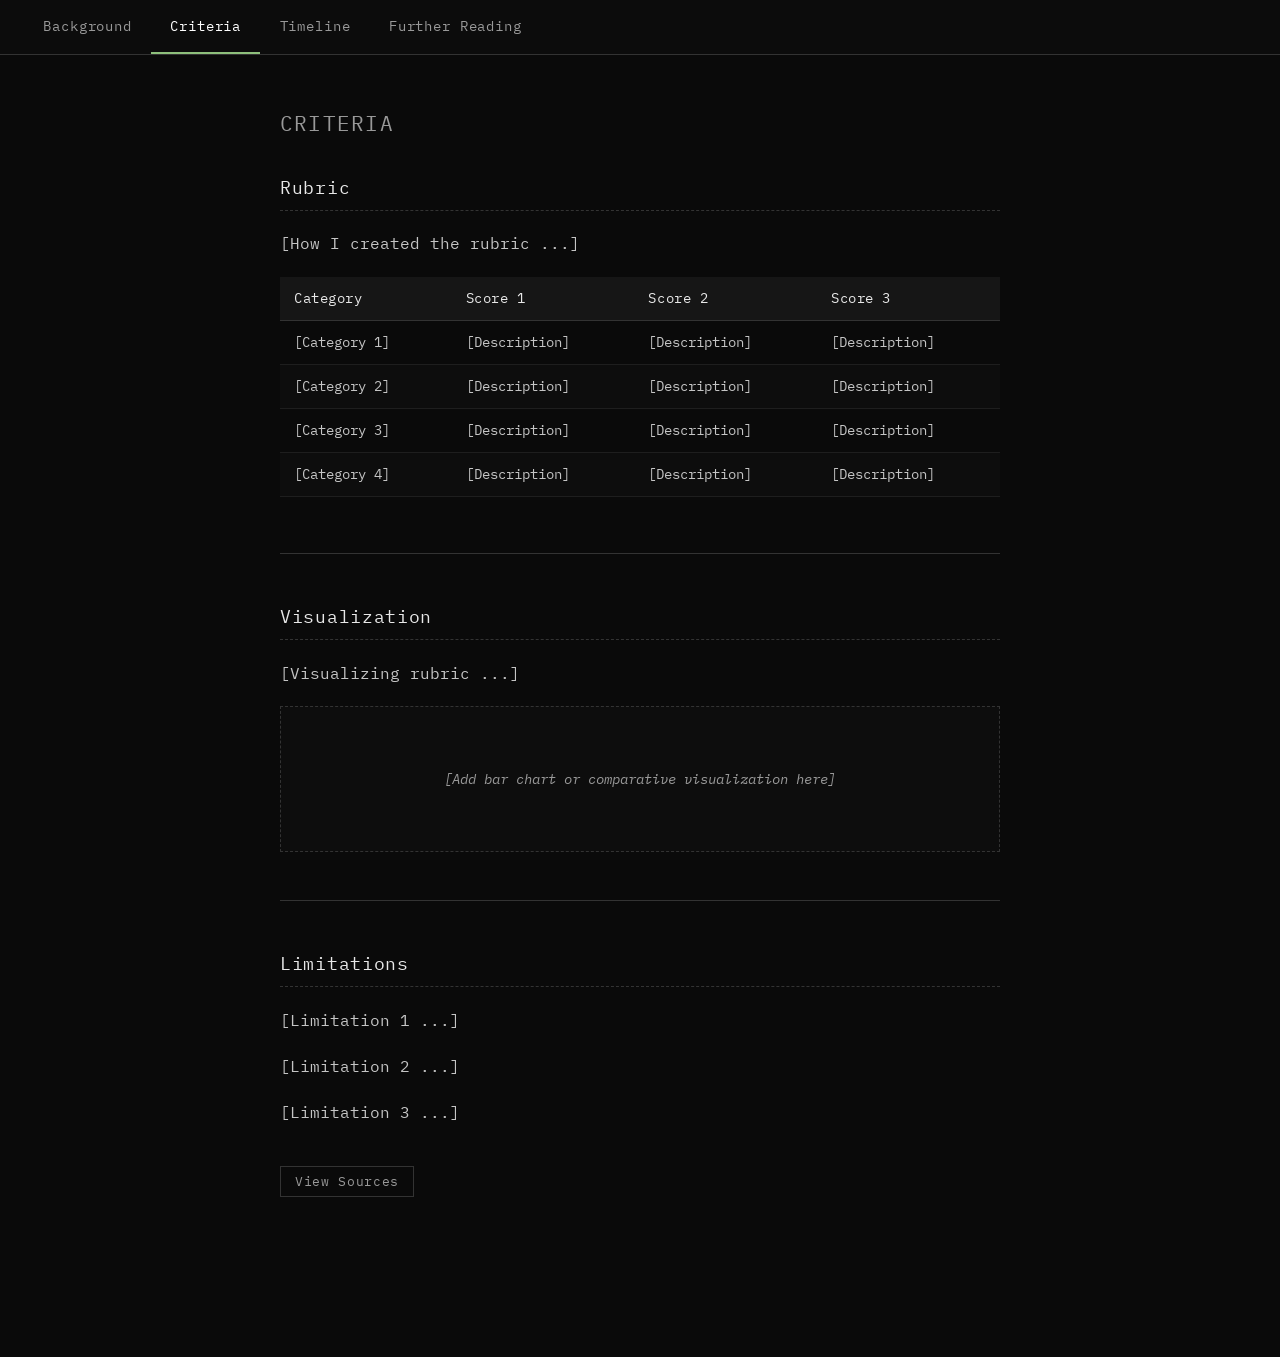
==== criteria.html @ c5c6fb3b "for presentation" ====
<!DOCTYPE html>
<html lang="en">
<head>
  <meta charset="UTF-8">
  <meta name="viewport" content="width=device-width, initial-scale=1.0">
  <title>Major Cyberattacks — Criteria</title>
  <link rel="preconnect" href="https://fonts.googleapis.com">
  <link rel="preconnect" href="https://fonts.gstatic.com" crossorigin>
  <link href="https://fonts.googleapis.com/css2?family=IBM+Plex+Mono:wght@400;700&display=swap" rel="stylesheet">
  <link rel="stylesheet" href="style.css">
  <script src="script.js" defer></script>
</head>
<body>

  <nav class="global-nav">
    <a href="index.html">Background</a>
    <a href="criteria.html" class="active">Criteria</a>
    <a href="timeline.html">Timeline</a>
    <a href="further-reading.html">Further Reading</a>
  </nav>

  <main class="page-content">
    <h1 class="page-title">Criteria</h1>

    <div class="content-block">
      <h2>Rubric</h2>
      <p>[How I created the rubric ...]</p>

      <table class="rubric-table">
        <thead>
          <tr>
            <th>Category</th>
            <th>Score 1</th>
            <th>Score 2</th>
            <th>Score 3</th>
          </tr>
        </thead>
        <tbody>
          <tr>
            <td>[Category 1]</td>
            <td>[Description]</td>
            <td>[Description]</td>
            <td>[Description]</td>
          </tr>
          <tr>
            <td>[Category 2]</td>
            <td>[Description]</td>
            <td>[Description]</td>
            <td>[Description]</td>
          </tr>
          <tr>
            <td>[Category 3]</td>
            <td>[Description]</td>
            <td>[Description]</td>
            <td>[Description]</td>
          </tr>
          <tr>
            <td>[Category 4]</td>
            <td>[Description]</td>
            <td>[Description]</td>
            <td>[Description]</td>
          </tr>
        </tbody>
      </table>
    </div>

    <div class="content-block">
      <h2>Visualization</h2>
      <p>[Visualizing rubric ...]</p>
      <div class="viz-placeholder">[Add bar chart or comparative visualization here]</div>
    </div>

    <div class="content-block">
      <h2>Limitations</h2>
      <p>[Limitation 1 ...]</p>
      <p>[Limitation 2 ...]</p>
      <p>[Limitation 3 ...]</p>

      <button id="toggleSourcesBtn" class="view-sources-btn" onclick="toggleFootnotes()">View Sources</button>
      <div class="footnotes-wrapper" id="footnotesWrapper">
        <div class="footnotes">
          <ol>
            <li>[Source 1]</li>
            <li>[Source 2]</li>
          </ol>
        </div>
      </div>
    </div>
  </main>

</body>
</html>
---- style.css ----
/* === Variables === */
:root {
  --bg-main:       #0a0a0a;
  --text-main:     #c5c5c5;
  --text-headings: #e8e8e8;
  --text-title:    #ffffff;
  --text-muted:    #999999;
  --link-color:    #8ec07c;
  --link-hover:    #d3869b;
  --border-subtle: #333333;
  --nav-bg:        #0c0c0c;
  --nav-border:    #333333;
  --panel-bg:      #111111;
  --mono-font:     'IBM Plex Mono', monospace;
}

/* === Reset === */
*, *::before, *::after {
  margin: 0;
  padding: 0;
  box-sizing: border-box;
  font-family: var(--mono-font);
}

body {
  background-color: var(--bg-main);
  color: var(--text-main);
  font-size: 16px;
  line-height: 1.7;
  -webkit-font-smoothing: antialiased;
  -moz-osx-font-smoothing: grayscale;
}


/* === Global Navigation === */
.global-nav {
  position: fixed;
  top: 0;
  left: 0;
  width: 100%;
  display: flex;
  background-color: var(--nav-bg);
  border-bottom: 1px solid var(--nav-border);
  padding: 0 1.5rem;
  z-index: 9999;
}

.global-nav a {
  color: var(--text-muted);
  text-decoration: none;
  border-bottom: none;
  font-size: 0.9rem;
  letter-spacing: 0.06em;
  padding: 0.85rem 1.2rem;
  transition: color 0.2s ease;
}

.global-nav a:hover {
  color: var(--text-main);
}

.global-nav a.active {
  color: var(--text-title);
  border-bottom: 2px solid var(--link-color);
}

/* === Page Layout === */
.page-content {
  max-width: 800px;
  margin: 0 auto;
  padding: 90px 40px 80px;
}

.page-title {
  font-size: 1.3rem;
  font-weight: normal;
  color: var(--text-muted);
  margin-bottom: 2rem;
  margin-top: 1rem;
  letter-spacing: 0.06em;
  text-transform: uppercase;
}

/* === Content Blocks === */
.content-block {
  margin-bottom: 3rem;
  padding-bottom: 2rem;
  border-bottom: 1px solid var(--border-subtle);
}

.content-block:last-child {
  border-bottom: none;
}

.content-block h2 {
  font-size: 1.1rem;
  font-weight: normal;
  color: var(--text-headings);
  border-bottom: 1px dashed var(--border-subtle);
  padding-bottom: 0.4em;
  margin-bottom: 1.2rem;
  letter-spacing: 0.04em;
}

.content-block p {
  margin-bottom: 1.2rem;
  color: var(--text-main);
}

.content-block p:last-child {
  margin-bottom: 0;
}

/* === Links === */
a {
  color: var(--text-main);
  text-decoration: none;
  border-bottom: 1px dotted var(--link-color);
  padding-bottom: 1px;
  transition: color 0.2s ease, border-color 0.2s ease;
}

a:hover {
  color: var(--link-hover);
  border-bottom-color: var(--link-hover);
}

/* === Citations === */
.cite {
  color: var(--link-color);
  text-decoration: none;
  border-bottom: none;
  font-size: 0.8em;
  vertical-align: super;
  transition: color 0.2s;
}

.cite:hover {
  color: var(--link-hover);
}

/* === Sources Toggle === */
.view-sources-btn {
  background: transparent;
  color: var(--text-muted);
  border: 1px solid var(--border-subtle);
  padding: 6px 14px;
  cursor: pointer;
  font-family: var(--mono-font);
  font-size: 0.82rem;
  margin-top: 20px;
  letter-spacing: 0.05em;
  transition: color 0.2s, border-color 0.2s;
}

.view-sources-btn:hover {
  color: var(--text-main);
  border-color: var(--text-muted);
}

.footnotes-wrapper {
  overflow: hidden;
  max-height: 0;
  opacity: 0;
  transition: all 0.5s ease;
}

.footnotes-wrapper.open {
  max-height: 600px;
  opacity: 1;
}

.footnotes {
  font-size: 0.85em;
  margin-top: 14px;
  padding-top: 14px;
  border-top: 1px solid var(--border-subtle);
  color: var(--text-muted);
}

.footnotes ol {
  padding-left: 20px;
}

.footnotes li {
  margin-bottom: 8px;
  line-height: 1.5;
}

/* === Rubric Table (Criteria page) === */
.rubric-table {
  width: 100%;
  border-collapse: collapse;
  margin: 16px 0 24px;
  font-size: 0.85rem;
}

.rubric-table th {
  background: #161616;
  color: var(--text-headings);
  padding: 10px 14px;
  text-align: left;
  font-weight: normal;
  border-bottom: 1px solid var(--border-subtle);
  letter-spacing: 0.04em;
}

.rubric-table td {
  padding: 10px 14px;
  border-bottom: 1px solid #1e1e1e;
  color: var(--text-main);
  vertical-align: top;
}

.rubric-table tr:nth-child(even) td {
  background: #0d0d0d;
}

/* === Visualization Placeholder === */
.viz-placeholder {
  background: #0d0d0d;
  border: 1px dashed var(--border-subtle);
  padding: 60px 20px;
  text-align: center;
  color: var(--text-muted);
  font-style: italic;
  font-size: 0.9rem;
  margin: 16px 0;
}

/* === Hero Header === */
.site-hero {
  position: relative;
  width: 100%;
  height: 420px;
  margin-top: 46px; /* height of fixed nav */
  overflow: hidden;
  display: flex;
  align-items: flex-end;
}

.hero-image-wrapper {
  position: absolute;
  inset: 0;
}

.hero-image {
  width: 100%;
  height: 100%;
  object-fit: cover;
  object-position: center;
  display: block;
  filter: brightness(0.45) saturate(0.6);
}

.hero-overlay {
  position: absolute;
  inset: 0;
  background: linear-gradient(
    to bottom,
    rgba(10, 10, 10, 0.2) 0%,
    rgba(10, 10, 10, 0.85) 100%
  );
}

.hero-text {
  position: relative;
  z-index: 1;
  padding: 0 60px 44px;
  max-width: 900px;
}

.hero-title {
  font-size: 2.6rem;
  font-weight: 700;
  color: #ffffff;
  letter-spacing: -0.01em;
  line-height: 1.2;
  margin: 0 0 12px;
}

.hero-sub {
  font-size: 0.95rem;
  color: #999;
  margin: 0;
  letter-spacing: 0.02em;
}

@media (max-width: 768px) {
  .site-hero {
    height: 300px;
  }

  .hero-title {
    font-size: 1.8rem;
  }

  .hero-text {
    padding: 0 24px 32px;
  }
}

/* === Attack Meta (inside timeline panel) === */
.attack-meta {
  background: #141414;
  border-left: 3px solid var(--link-color);
  padding: 12px 16px;
  margin: 16px 0 20px;
}

.attack-meta p {
  margin-bottom: 5px;
  font-size: 0.88rem;
  color: var(--text-muted);
  line-height: 1.5;
}

.attack-meta p:last-child {
  margin-bottom: 0;
}

.attack-meta strong {
  color: var(--text-headings);
}

/* === Resource List (Further Reading page) === */
.resource-list {
  list-style: none;
  padding: 0;
  margin: 12px 0;
}

.resource-list li {
  padding: 10px 0;
  border-bottom: 1px solid #1a1a1a;
}

.resource-list li:last-child {
  border-bottom: none;
}

.resource-list a {
  color: var(--text-main);
  font-size: 0.9rem;
  border-bottom: 1px dotted var(--link-color);
}

.resource-list a:hover {
  color: var(--link-hover);
}

/* === Learn More Button === */
.learn-more-btn {
  display: inline-block;
  color: var(--text-muted);
  border: 1px solid var(--border-subtle);
  padding: 8px 20px;
  text-decoration: none;
  font-size: 0.85rem;
  margin-top: 16px;
  letter-spacing: 0.05em;
  transition: color 0.2s, border-color 0.2s;
}

.learn-more-btn:hover {
  color: var(--text-main);
  border-color: var(--text-muted);
  border-bottom: 1px solid var(--text-muted);
}

/* === Responsive === */
@media (max-width: 768px) {
  .page-content {
    padding: 80px 20px 60px;
  }

  .global-nav a {
    padding: 0.75rem 0.7rem;
    font-size: 0.8rem;
  }
}
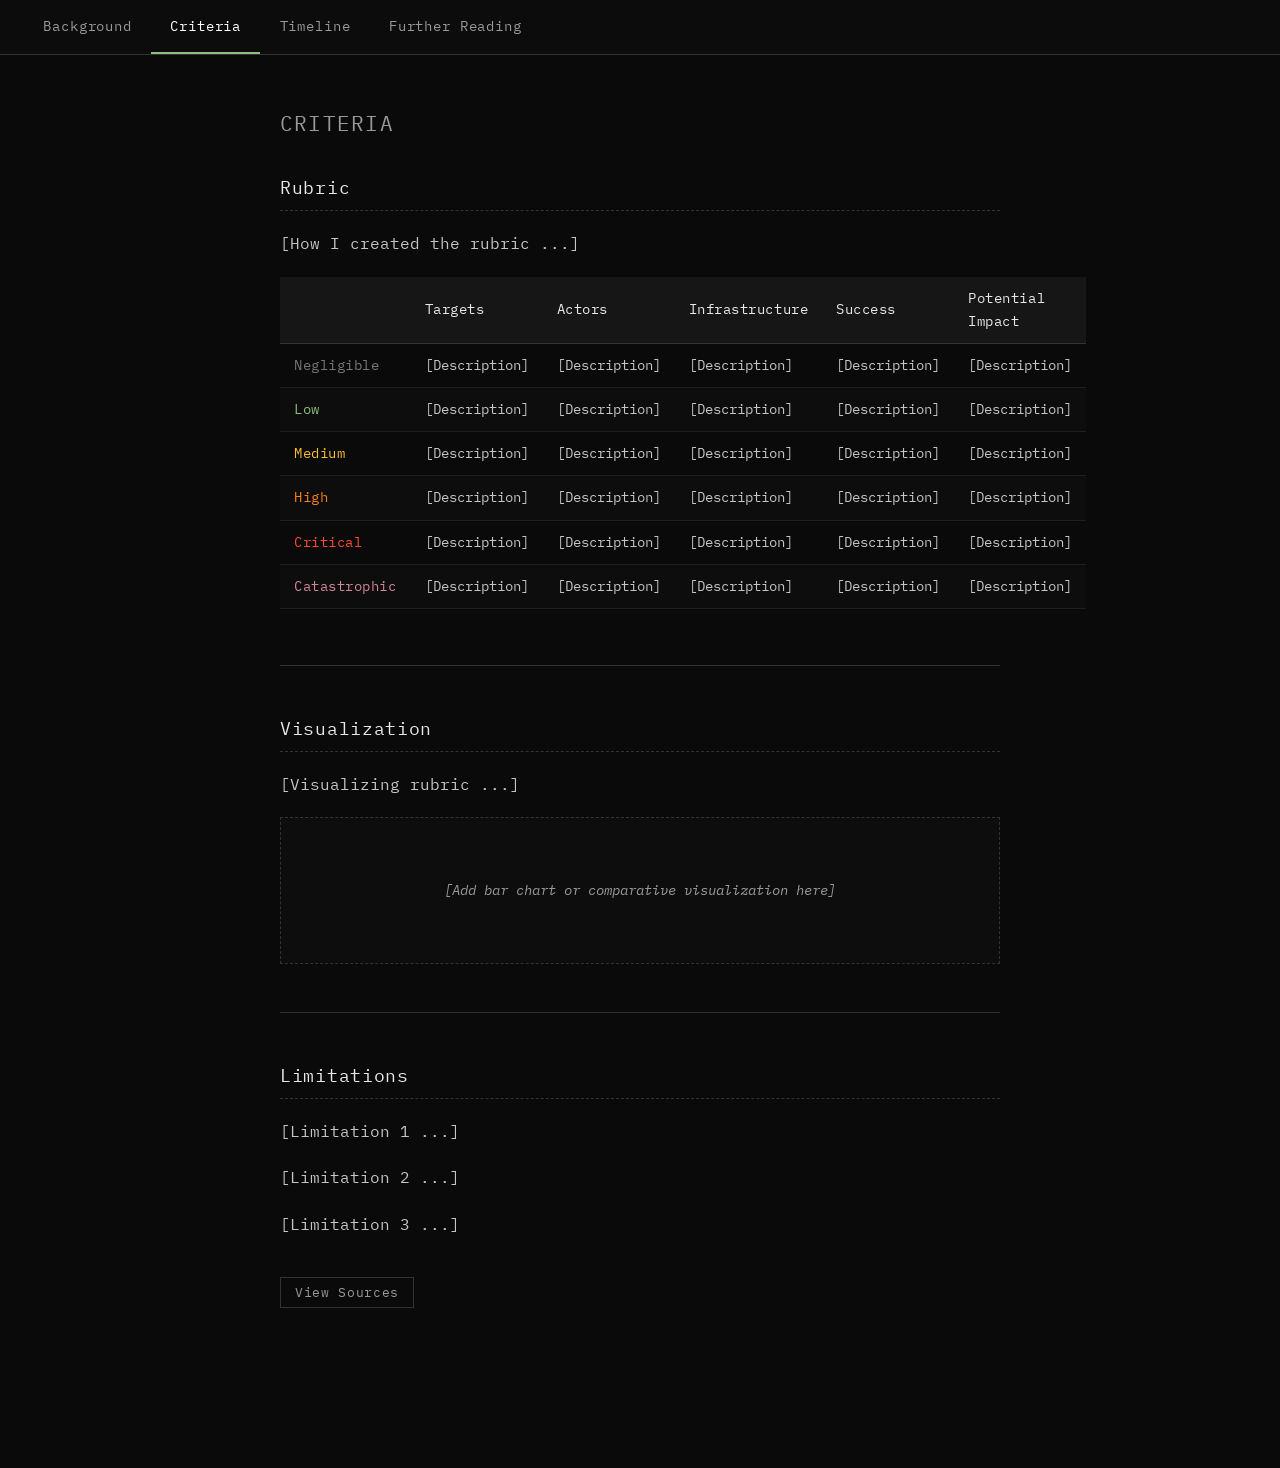
==== commit fc6d8472: "fix table" ====
--- a/criteria.html
+++ b/criteria.html
@@ -29,33 +29,59 @@
       <table class="rubric-table">
         <thead>
           <tr>
-            <th>Category</th>
-            <th>Score 1</th>
-            <th>Score 2</th>
-            <th>Score 3</th>
+            <th></th>
+            <th>Targets</th>
+            <th>Actors</th>
+            <th>Infrastructure</th>
+            <th>Success</th>
+            <th>Potential Impact</th>
           </tr>
         </thead>
         <tbody>
           <tr>
-            <td>[Category 1]</td>
+            <td class="rubric-level negligible">Negligible</td>
+            <td>[Description]</td>
+            <td>[Description]</td>
             <td>[Description]</td>
             <td>[Description]</td>
             <td>[Description]</td>
           </tr>
           <tr>
-            <td>[Category 2]</td>
+            <td class="rubric-level low">Low</td>
+            <td>[Description]</td>
+            <td>[Description]</td>
             <td>[Description]</td>
             <td>[Description]</td>
             <td>[Description]</td>
           </tr>
           <tr>
-            <td>[Category 3]</td>
+            <td class="rubric-level medium">Medium</td>
+            <td>[Description]</td>
+            <td>[Description]</td>
             <td>[Description]</td>
             <td>[Description]</td>
             <td>[Description]</td>
           </tr>
           <tr>
-            <td>[Category 4]</td>
+            <td class="rubric-level high">High</td>
+            <td>[Description]</td>
+            <td>[Description]</td>
+            <td>[Description]</td>
+            <td>[Description]</td>
+            <td>[Description]</td>
+          </tr>
+          <tr>
+            <td class="rubric-level critical">Critical</td>
+            <td>[Description]</td>
+            <td>[Description]</td>
+            <td>[Description]</td>
+            <td>[Description]</td>
+            <td>[Description]</td>
+          </tr>
+          <tr>
+            <td class="rubric-level catastrophic">Catastrophic</td>
+            <td>[Description]</td>
+            <td>[Description]</td>
             <td>[Description]</td>
             <td>[Description]</td>
             <td>[Description]</td>
--- a/style.css
+++ b/style.css
@@ -216,6 +216,20 @@
   background: #0d0d0d;
 }
 
+/* === Rubric Level Labels === */
+.rubric-level {
+  font-weight: normal;
+  letter-spacing: 0.04em;
+  white-space: nowrap;
+}
+
+.rubric-level.negligible  { color: #777777; }
+.rubric-level.low         { color: #8ec07c; }
+.rubric-level.medium      { color: #fabd2f; }
+.rubric-level.high        { color: #fe8019; }
+.rubric-level.critical    { color: #fb4934; }
+.rubric-level.catastrophic{ color: #d3869b; }
+
 /* === Visualization Placeholder === */
 .viz-placeholder {
   background: #0d0d0d;
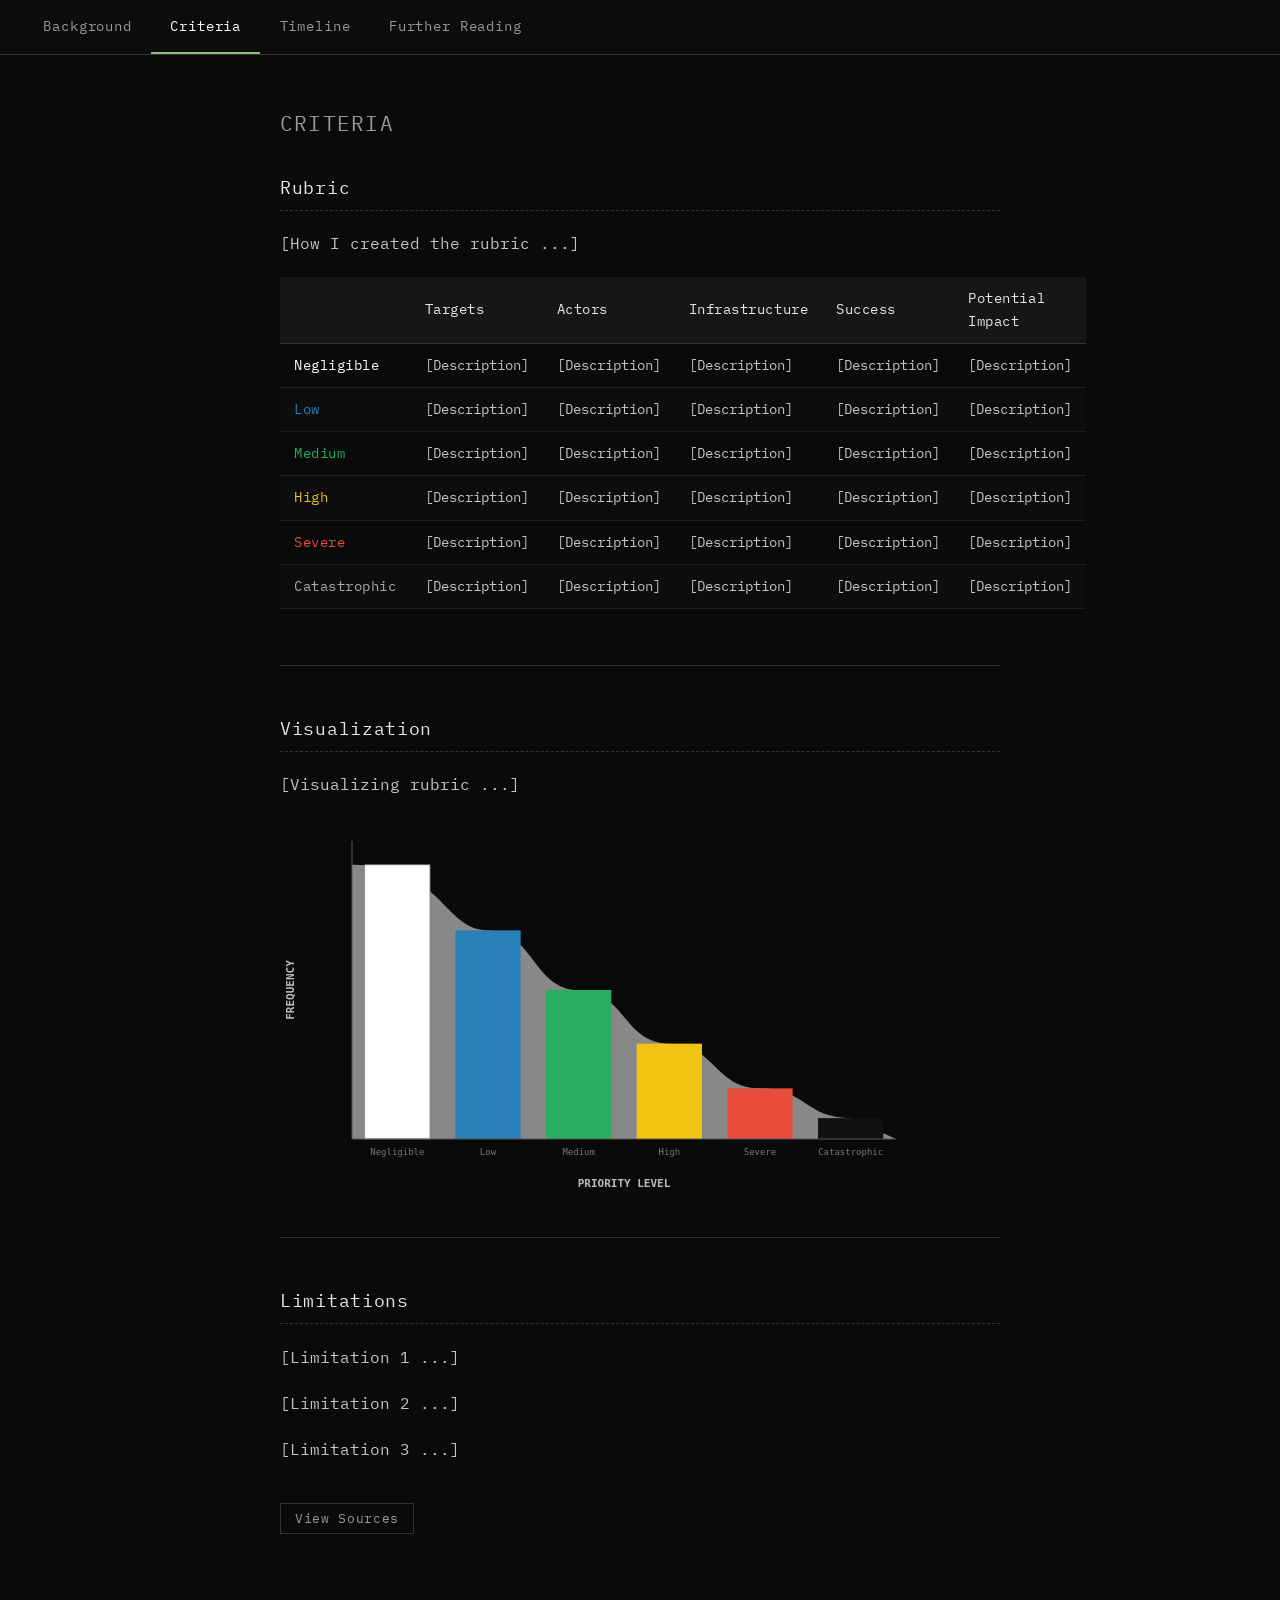
==== commit a0339161: "add chart" ====
--- a/criteria.html
+++ b/criteria.html
@@ -1,14 +1,40 @@
+<!--
+  ============================================================
+  CRITERIA PAGE — NOTES
+  ============================================================
+
+  HOW I BUILT THE RUBRIC:
+
+
+  RUBRIC CATEGORIES EXPLAINED:
+  - Targets:
+  - Actors:
+  - Infrastructure:
+  - Success:
+  - Potential Impact:
+
+  LIMITATIONS:
+  1.
+  2.
+  3.
+
+  SOURCES:
+  -
+  -
+  ============================================================
+-->
 <!DOCTYPE html>
 <html lang="en">
 <head>
   <meta charset="UTF-8">
   <meta name="viewport" content="width=device-width, initial-scale=1.0">
-  <title>Major Cyberattacks — Criteria</title>
+  <title>Cyberattacks on Critical Infrastructure — Criteria</title>
   <link rel="preconnect" href="https://fonts.googleapis.com">
   <link rel="preconnect" href="https://fonts.gstatic.com" crossorigin>
   <link href="https://fonts.googleapis.com/css2?family=IBM+Plex+Mono:wght@400;700&display=swap" rel="stylesheet">
   <link rel="stylesheet" href="style.css">
   <script src="script.js" defer></script>
+  <script src="criteria.js" defer></script>
 </head>
 <body>
 
@@ -71,7 +97,7 @@
             <td>[Description]</td>
           </tr>
           <tr>
-            <td class="rubric-level critical">Critical</td>
+            <td class="rubric-level severe">Severe</td>
             <td>[Description]</td>
             <td>[Description]</td>
             <td>[Description]</td>
@@ -93,7 +119,7 @@
     <div class="content-block">
       <h2>Visualization</h2>
       <p>[Visualizing rubric ...]</p>
-      <div class="viz-placeholder">[Add bar chart or comparative visualization here]</div>
+      <canvas id="rubricChart"></canvas>
     </div>
 
     <div class="content-block">
--- a/style.css
+++ b/style.css
@@ -179,7 +179,8 @@
 }
 
 .footnotes ol {
-  padding-left: 20px;
+  padding-left: 28px;
+  overflow: visible;
 }
 
 .footnotes li {
@@ -223,12 +224,12 @@
   white-space: nowrap;
 }
 
-.rubric-level.negligible  { color: #777777; }
-.rubric-level.low         { color: #8ec07c; }
-.rubric-level.medium      { color: #fabd2f; }
-.rubric-level.high        { color: #fe8019; }
-.rubric-level.critical    { color: #fb4934; }
-.rubric-level.catastrophic{ color: #d3869b; }
+.rubric-level.negligible   { color: #ffffff; }
+.rubric-level.low          { color: #2980b9; }
+.rubric-level.medium       { color: #27ae60; }
+.rubric-level.high         { color: #f1c40f; }
+.rubric-level.severe       { color: #e74c3c; }
+.rubric-level.catastrophic { color: #aaaaaa; } /* light grey so black text shows on dark bg */
 
 /* === Visualization Placeholder === */
 .viz-placeholder {
@@ -242,8 +243,8 @@
   margin: 16px 0;
 }
 
-/* === Hero Header === */
-.site-hero {
+/* === Report Banner === */
+.report-banner {
   position: relative;
   width: 100%;
   height: 420px;
@@ -253,21 +254,21 @@
   align-items: flex-end;
 }
 
-.hero-image-wrapper {
+.banner-image-wrapper {
   position: absolute;
   inset: 0;
 }
 
-.hero-image {
+.banner-image {
   width: 100%;
   height: 100%;
   object-fit: cover;
   object-position: center;
   display: block;
-  filter: brightness(0.45) saturate(0.6);
-}
-
-.hero-overlay {
+  filter: brightness(0.65) saturate(0.85);
+}
+
+.banner-overlay {
   position: absolute;
   inset: 0;
   background: linear-gradient(
@@ -277,39 +278,77 @@
   );
 }
 
-.hero-text {
+.banner-text {
   position: relative;
   z-index: 1;
   padding: 0 60px 44px;
-  max-width: 900px;
-}
-
-.hero-title {
+  width: 100%;
+}
+
+.banner-title {
   font-size: 2.6rem;
   font-weight: 700;
   color: #ffffff;
   letter-spacing: -0.01em;
   line-height: 1.2;
   margin: 0 0 12px;
-}
-
-.hero-sub {
+
+  /* Typewriter effect */
+  overflow: hidden;
+  white-space: nowrap;
+  border-right: 2px solid #8ec07c;
+  width: 0;
+  animation:
+    typewriter 2.4s steps(44) 0.3s forwards,
+    blink-caret 0.75s step-end 2.7s 3,
+    hide-caret 0s 5s forwards;
+}
+
+@keyframes typewriter {
+  from { width: 0; }
+  to   { width: 100%; }
+}
+
+@keyframes blink-caret {
+  50% { border-color: transparent; }
+}
+
+@keyframes hide-caret {
+  to { border-color: transparent; }
+}
+
+.banner-subtitle {
   font-size: 0.95rem;
   color: #999;
   margin: 0;
   letter-spacing: 0.02em;
+  opacity: 0;
+  animation: fade-in-sub 0.6s ease 2.8s forwards;
+}
+
+@keyframes fade-in-sub {
+  to { opacity: 1; }
 }
 
 @media (max-width: 768px) {
-  .site-hero {
+  .report-banner {
     height: 300px;
   }
 
-  .hero-title {
+  .banner-title {
     font-size: 1.8rem;
-  }
-
-  .hero-text {
+    white-space: normal;
+    width: auto;
+    animation: none;
+    border-right: none;
+  }
+
+  .banner-subtitle {
+    opacity: 1;
+    animation: none;
+  }
+
+  .banner-text {
     padding: 0 24px 32px;
   }
 }
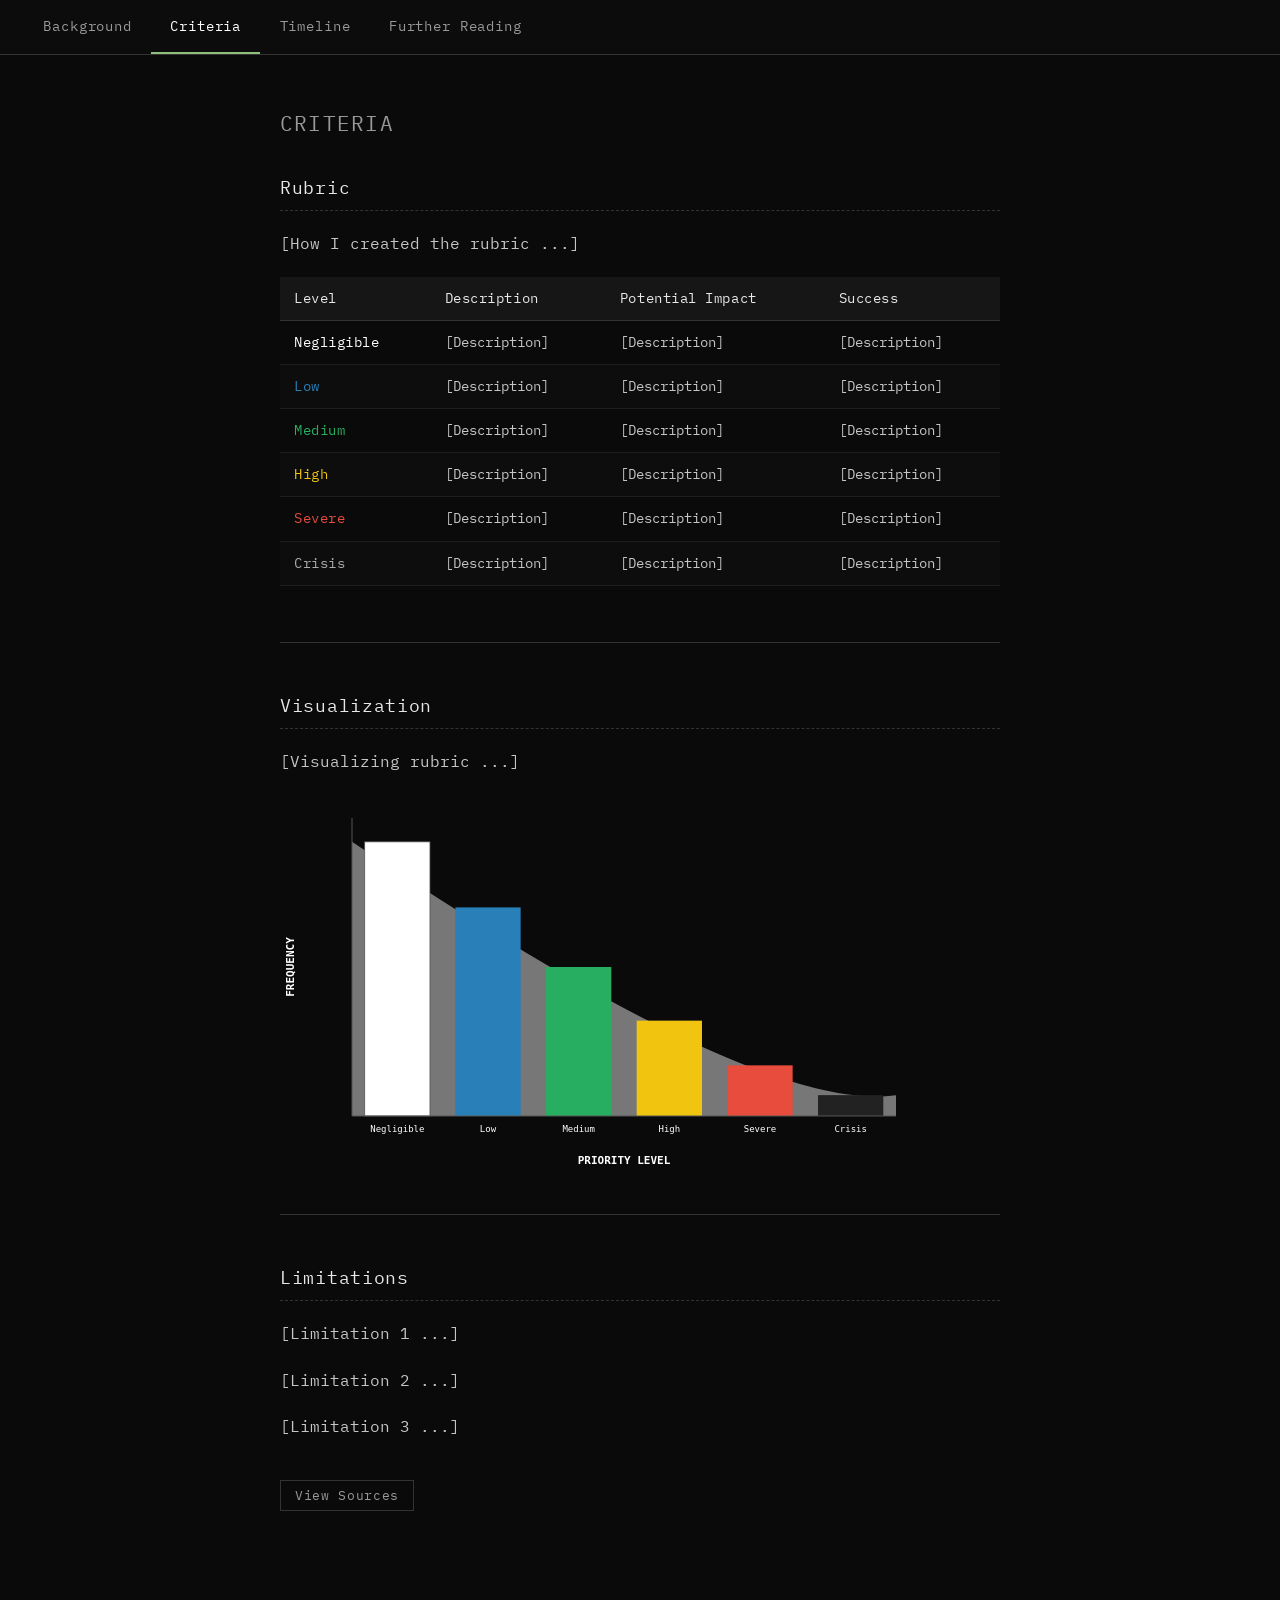
==== commit e25a2b01: "finishing for the night" ====
--- a/criteria.html
+++ b/criteria.html
@@ -55,19 +55,15 @@
       <table class="rubric-table">
         <thead>
           <tr>
-            <th></th>
-            <th>Targets</th>
-            <th>Actors</th>
-            <th>Infrastructure</th>
+            <th>Level</th>
+            <th>Description</th>
+            <th>Potential Impact</th>
             <th>Success</th>
-            <th>Potential Impact</th>
           </tr>
         </thead>
         <tbody>
           <tr>
             <td class="rubric-level negligible">Negligible</td>
-            <td>[Description]</td>
-            <td>[Description]</td>
             <td>[Description]</td>
             <td>[Description]</td>
             <td>[Description]</td>
@@ -77,13 +73,9 @@
             <td>[Description]</td>
             <td>[Description]</td>
             <td>[Description]</td>
-            <td>[Description]</td>
-            <td>[Description]</td>
           </tr>
           <tr>
             <td class="rubric-level medium">Medium</td>
-            <td>[Description]</td>
-            <td>[Description]</td>
             <td>[Description]</td>
             <td>[Description]</td>
             <td>[Description]</td>
@@ -93,21 +85,15 @@
             <td>[Description]</td>
             <td>[Description]</td>
             <td>[Description]</td>
-            <td>[Description]</td>
-            <td>[Description]</td>
           </tr>
           <tr>
             <td class="rubric-level severe">Severe</td>
             <td>[Description]</td>
             <td>[Description]</td>
             <td>[Description]</td>
-            <td>[Description]</td>
-            <td>[Description]</td>
           </tr>
           <tr>
-            <td class="rubric-level catastrophic">Catastrophic</td>
-            <td>[Description]</td>
-            <td>[Description]</td>
+            <td class="rubric-level crisis">Crisis</td>
             <td>[Description]</td>
             <td>[Description]</td>
             <td>[Description]</td>
--- a/style.css
+++ b/style.css
@@ -229,7 +229,7 @@
 .rubric-level.medium       { color: #27ae60; }
 .rubric-level.high         { color: #f1c40f; }
 .rubric-level.severe       { color: #e74c3c; }
-.rubric-level.catastrophic { color: #aaaaaa; } /* light grey so black text shows on dark bg */
+.rubric-level.crisis       { color: #aaaaaa; }
 
 /* === Visualization Placeholder === */
 .viz-placeholder {
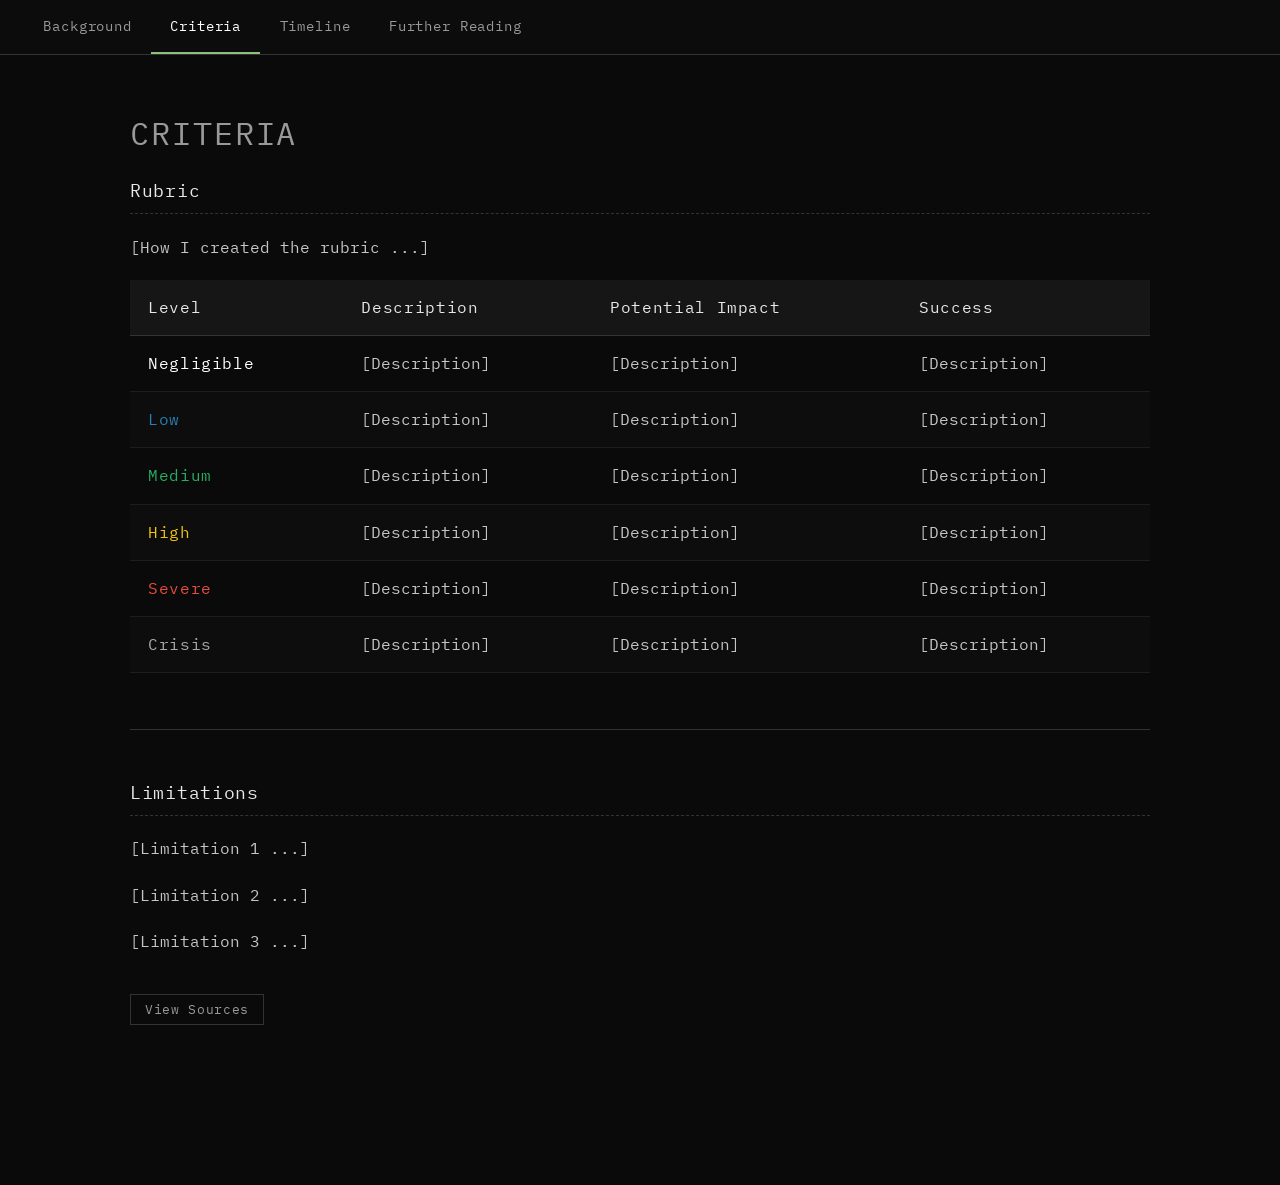
==== commit 10193489: "update" ====
--- a/criteria.html
+++ b/criteria.html
@@ -103,12 +103,6 @@
     </div>
 
     <div class="content-block">
-      <h2>Visualization</h2>
-      <p>[Visualizing rubric ...]</p>
-      <canvas id="rubricChart"></canvas>
-    </div>
-
-    <div class="content-block">
       <h2>Limitations</h2>
       <p>[Limitation 1 ...]</p>
       <p>[Limitation 2 ...]</p>
--- a/style.css
+++ b/style.css
@@ -66,19 +66,25 @@
 
 /* === Page Layout === */
 .page-content {
-  max-width: 800px;
+  max-width: 1100px;
   margin: 0 auto;
   padding: 90px 40px 80px;
 }
 
 .page-title {
-  font-size: 1.3rem;
+  font-size: 2rem;
   font-weight: normal;
   color: var(--text-muted);
-  margin-bottom: 2rem;
+  margin-bottom: 1rem;
   margin-top: 1rem;
   letter-spacing: 0.06em;
   text-transform: uppercase;
+}
+
+.page-intro {
+  color: var(--text-main);
+  margin-bottom: 2.5rem;
+  line-height: 1.8;
 }
 
 /* === Content Blocks === */
@@ -193,13 +199,13 @@
   width: 100%;
   border-collapse: collapse;
   margin: 16px 0 24px;
-  font-size: 0.85rem;
+  font-size: 1rem;
 }
 
 .rubric-table th {
   background: #161616;
   color: var(--text-headings);
-  padding: 10px 14px;
+  padding: 14px 18px;
   text-align: left;
   font-weight: normal;
   border-bottom: 1px solid var(--border-subtle);
@@ -207,7 +213,7 @@
 }
 
 .rubric-table td {
-  padding: 10px 14px;
+  padding: 14px 18px;
   border-bottom: 1px solid #1e1e1e;
   color: var(--text-main);
   vertical-align: top;
@@ -318,7 +324,7 @@
 }
 
 .banner-subtitle {
-  font-size: 0.95rem;
+  font-size: 1.3rem;
   color: #999;
   margin: 0;
   letter-spacing: 0.02em;
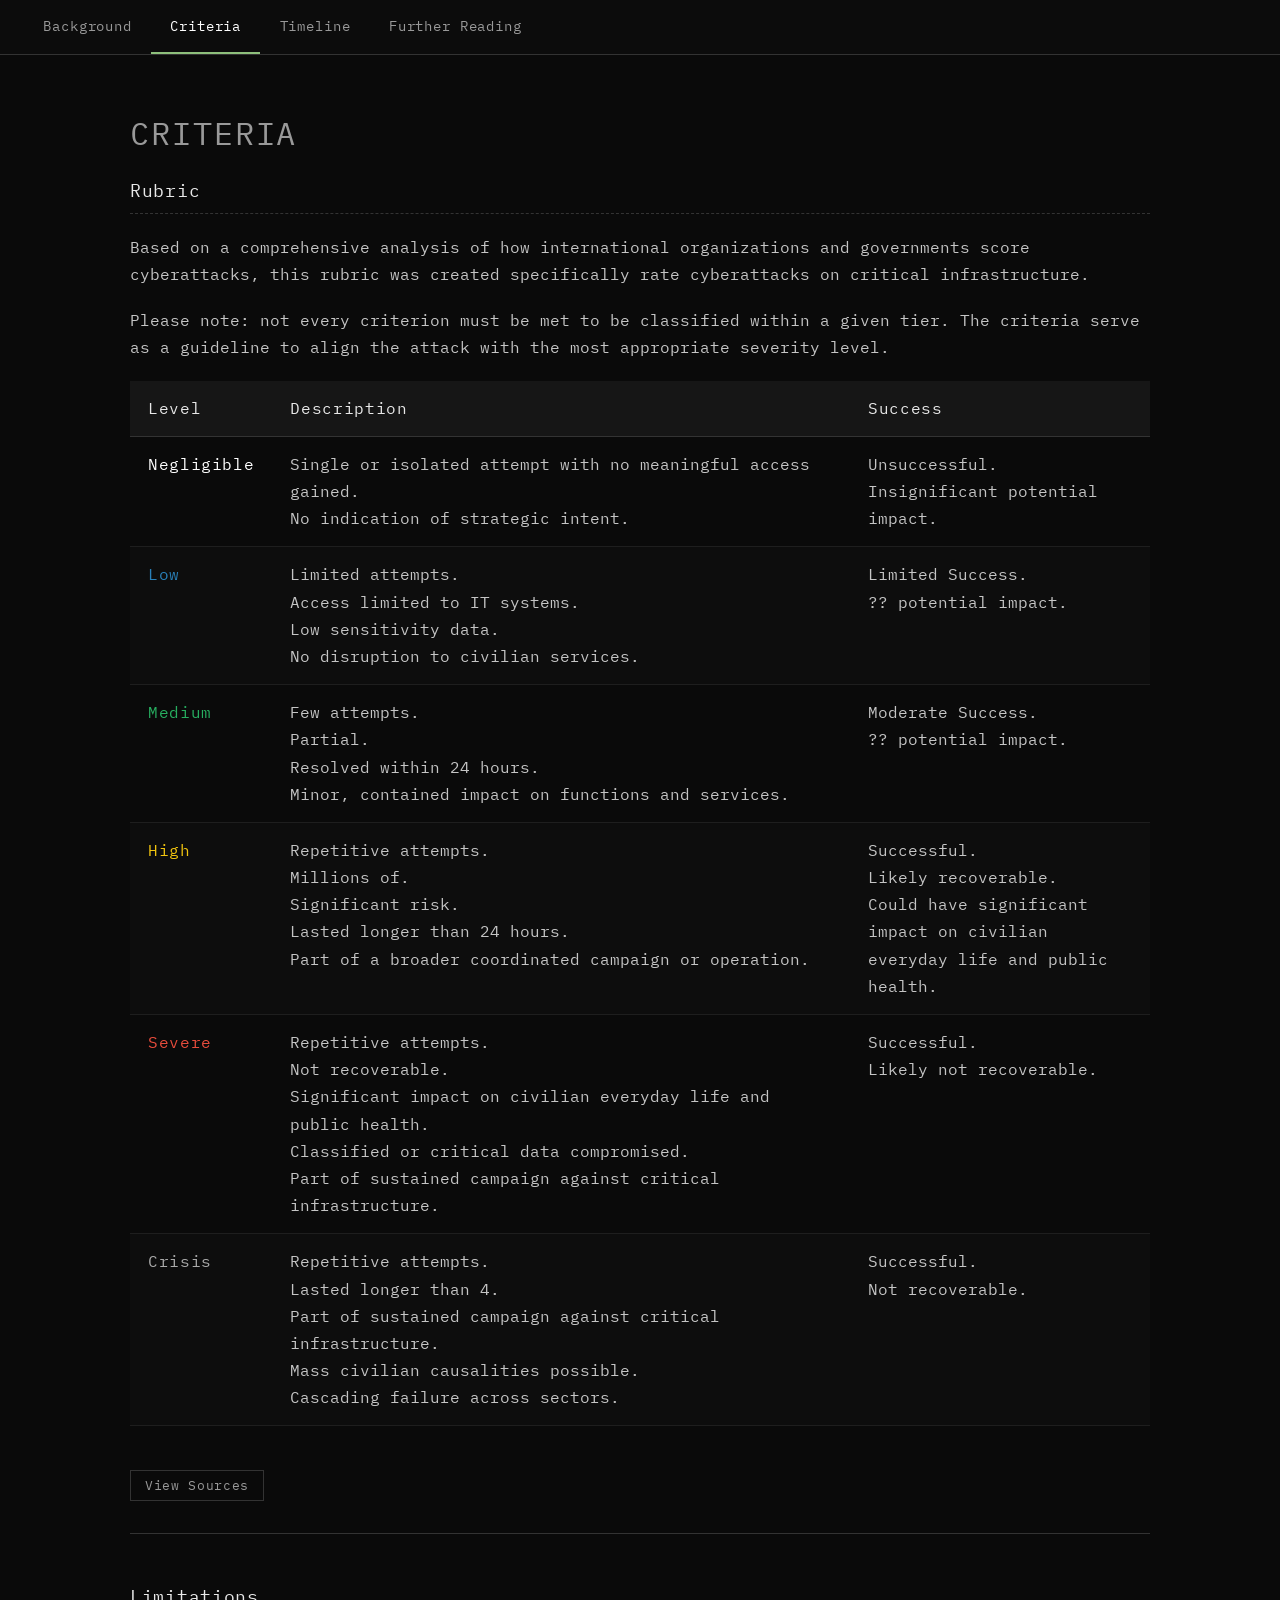
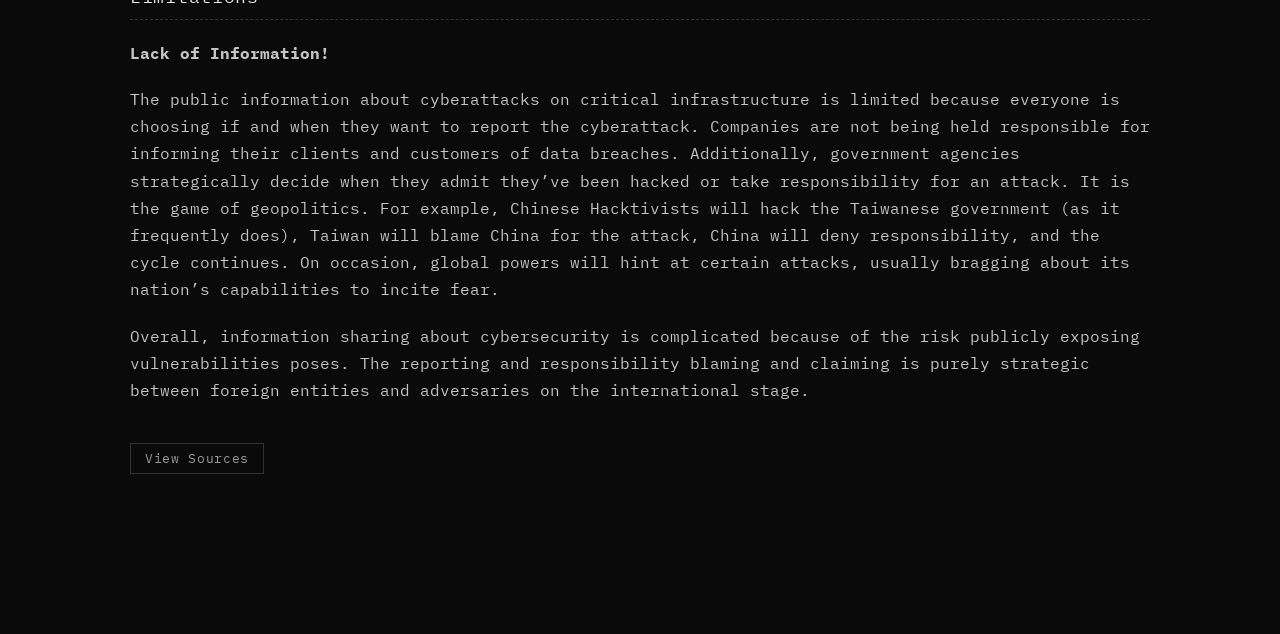
==== commit a0578cf1: "need to update to pull" ====
--- a/criteria.html
+++ b/criteria.html
@@ -3,24 +3,6 @@
   CRITERIA PAGE — NOTES
   ============================================================
 
-  HOW I BUILT THE RUBRIC:
-
-
-  RUBRIC CATEGORIES EXPLAINED:
-  - Targets:
-  - Actors:
-  - Infrastructure:
-  - Success:
-  - Potential Impact:
-
-  LIMITATIONS:
-  1.
-  2.
-  3.
-
-  SOURCES:
-  -
-  -
   ============================================================
 -->
 <!DOCTYPE html>
@@ -50,70 +32,77 @@
 
     <div class="content-block">
       <h2>Rubric</h2>
-      <p>[How I created the rubric ...]</p>
+      <p>Based on a comprehensive analysis of how international organizations and governments score cyberattacks, this rubric was created specifically rate cyberattacks on critical infrastructure.</p>
+      <p>Please note: not every criterion must be met to be classified within a given tier. The criteria serve as a guideline to align the attack with the most appropriate severity level.</p>
 
       <table class="rubric-table">
         <thead>
           <tr>
             <th>Level</th>
             <th>Description</th>
-            <th>Potential Impact</th>
             <th>Success</th>
           </tr>
         </thead>
         <tbody>
           <tr>
             <td class="rubric-level negligible">Negligible</td>
-            <td>[Description]</td>
-            <td>[Description]</td>
-            <td>[Description]</td>
+            <td>Single or isolated attempt with no meaningful access gained.<br>No indication of strategic intent.</td>
+            <td>Unsuccessful.<br>Insignificant potential impact.</td>
           </tr>
           <tr>
             <td class="rubric-level low">Low</td>
-            <td>[Description]</td>
-            <td>[Description]</td>
-            <td>[Description]</td>
+            <td>Limited attempts.<br>Access limited to IT systems.<br>Low sensitivity data.<br>No disruption to civilian services.</td>
+            <td>Limited Success.<br>?? potential impact.</td>
           </tr>
           <tr>
             <td class="rubric-level medium">Medium</td>
-            <td>[Description]</td>
-            <td>[Description]</td>
-            <td>[Description]</td>
+            <td>Few attempts.<br>Partial.<br>Resolved within 24 hours.<br>Minor, contained impact on functions and services.</td>
+            <td>Moderate Success.<br>?? potential impact.</td>
           </tr>
           <tr>
             <td class="rubric-level high">High</td>
-            <td>[Description]</td>
-            <td>[Description]</td>
-            <td>[Description]</td>
+            <td>Repetitive attempts.<br>Millions of.<br>Significant risk.<br>Lasted longer than 24 hours.<br>Part of a broader coordinated campaign or operation.</td>
+            <td>Successful.<br>Likely recoverable.<br>Could have significant impact on civilian everyday life and public health.</td>
           </tr>
           <tr>
             <td class="rubric-level severe">Severe</td>
-            <td>[Description]</td>
-            <td>[Description]</td>
-            <td>[Description]</td>
+            <td>Repetitive attempts.<br>Not recoverable.<br>Significant impact on civilian everyday life and public health.<br>Classified or critical data compromised.<br>Part of sustained campaign against critical infrastructure.</td>
+            <td>Successful.<br>Likely not recoverable.</td>
           </tr>
           <tr>
             <td class="rubric-level crisis">Crisis</td>
-            <td>[Description]</td>
-            <td>[Description]</td>
-            <td>[Description]</td>
+            <td>Repetitive attempts.<br>Lasted longer than 4.<br>Part of sustained campaign against critical infrastructure.<br>Mass civilian causalities possible.<br>Cascading failure across sectors.</td>
+            <td>Successful.<br>Not recoverable.</td>
           </tr>
         </tbody>
       </table>
+
+      <button class="view-sources-btn" onclick="toggleFootnotesById('rubricSources', this)">View Sources</button>
+      <div class="footnotes-wrapper" id="rubricSources">
+        <div class="footnotes">
+          <ol>
+            <li><a href="https://www.cisa.gov/news-events/news/cisa-national-cyber-incident-scoring-system-nciss" target="_blank">https://www.cisa.gov/news-events/news/cisa-national-cyber-incident-scoring-system-nciss</a></li>
+            <li><a href="https://www.sciencedirect.com/science/article/pii/S0167404824003791" target="_blank">https://www.sciencedirect.com/science/article/pii/S0167404824003791</a></li>
+            <li><a href="https://internetpolicy.mit.edu/cyber-severity-score-2025/" target="_blank">https://internetpolicy.mit.edu/cyber-severity-score-2025/</a></li>
+            <li><a href="https://www.csis.org/analysis/cyberattack-severity-classification-framework-republic-korea" target="_blank">https://www.csis.org/analysis/cyberattack-severity-classification-framework-republic-korea</a></li>
+            <li><a href="https://safe.security/resources/insights/understanding-cvss-scores/#How-is-a-CVSS-score-calculated" target="_blank">https://safe.security/resources/insights/understanding-cvss-scores/#How-is-a-CVSS-score-calculated</a></li>
+          </ol>
+        </div>
+      </div>
     </div>
 
     <div class="content-block">
       <h2>Limitations</h2>
-      <p>[Limitation 1 ...]</p>
-      <p>[Limitation 2 ...]</p>
-      <p>[Limitation 3 ...]</p>
+      <p><strong>Lack of Information!</strong><p>
+      <p>The public information about cyberattacks on critical infrastructure is limited because everyone is choosing if and when they want to report the cyberattack. Companies are not being held responsible for informing their clients and customers of data breaches. Additionally, government agencies strategically decide when they admit they’ve been hacked or take responsibility for an attack. It is the game of geopolitics. For example, Chinese Hacktivists will hack the Taiwanese government (as it frequently does), Taiwan will blame China for the attack, China will deny responsibility, and the cycle continues. On occasion, global powers will hint at certain attacks, usually bragging about its nation’s capabilities to incite fear. </p>
+      <p>Overall, information sharing about cybersecurity is complicated because of the risk publicly exposing vulnerabilities poses. The reporting and responsibility blaming and claiming is purely strategic between foreign entities and adversaries on the international stage.</p>
 
       <button id="toggleSourcesBtn" class="view-sources-btn" onclick="toggleFootnotes()">View Sources</button>
       <div class="footnotes-wrapper" id="footnotesWrapper">
         <div class="footnotes">
           <ol>
-            <li>[Source 1]</li>
-            <li>[Source 2]</li>
+            <li><a href="https://pmc.ncbi.nlm.nih.gov/articles/PMC5358372/" target="_blank">https://pmc.ncbi.nlm.nih.gov/articles/PMC5358372/</a></li>
+            <li><a href="https://time.com/7209611/data-breaches-increase/" target="_blank">https://time.com/7209611/data-breaches-increase/</a></li>
           </ol>
         </div>
       </div>
--- a/style.css
+++ b/style.css
@@ -202,6 +202,11 @@
   font-size: 1rem;
 }
 
+.rubric-table th:last-child,
+.rubric-table td:last-child {
+  width: 300px;
+}
+
 .rubric-table th {
   background: #161616;
   color: var(--text-headings);
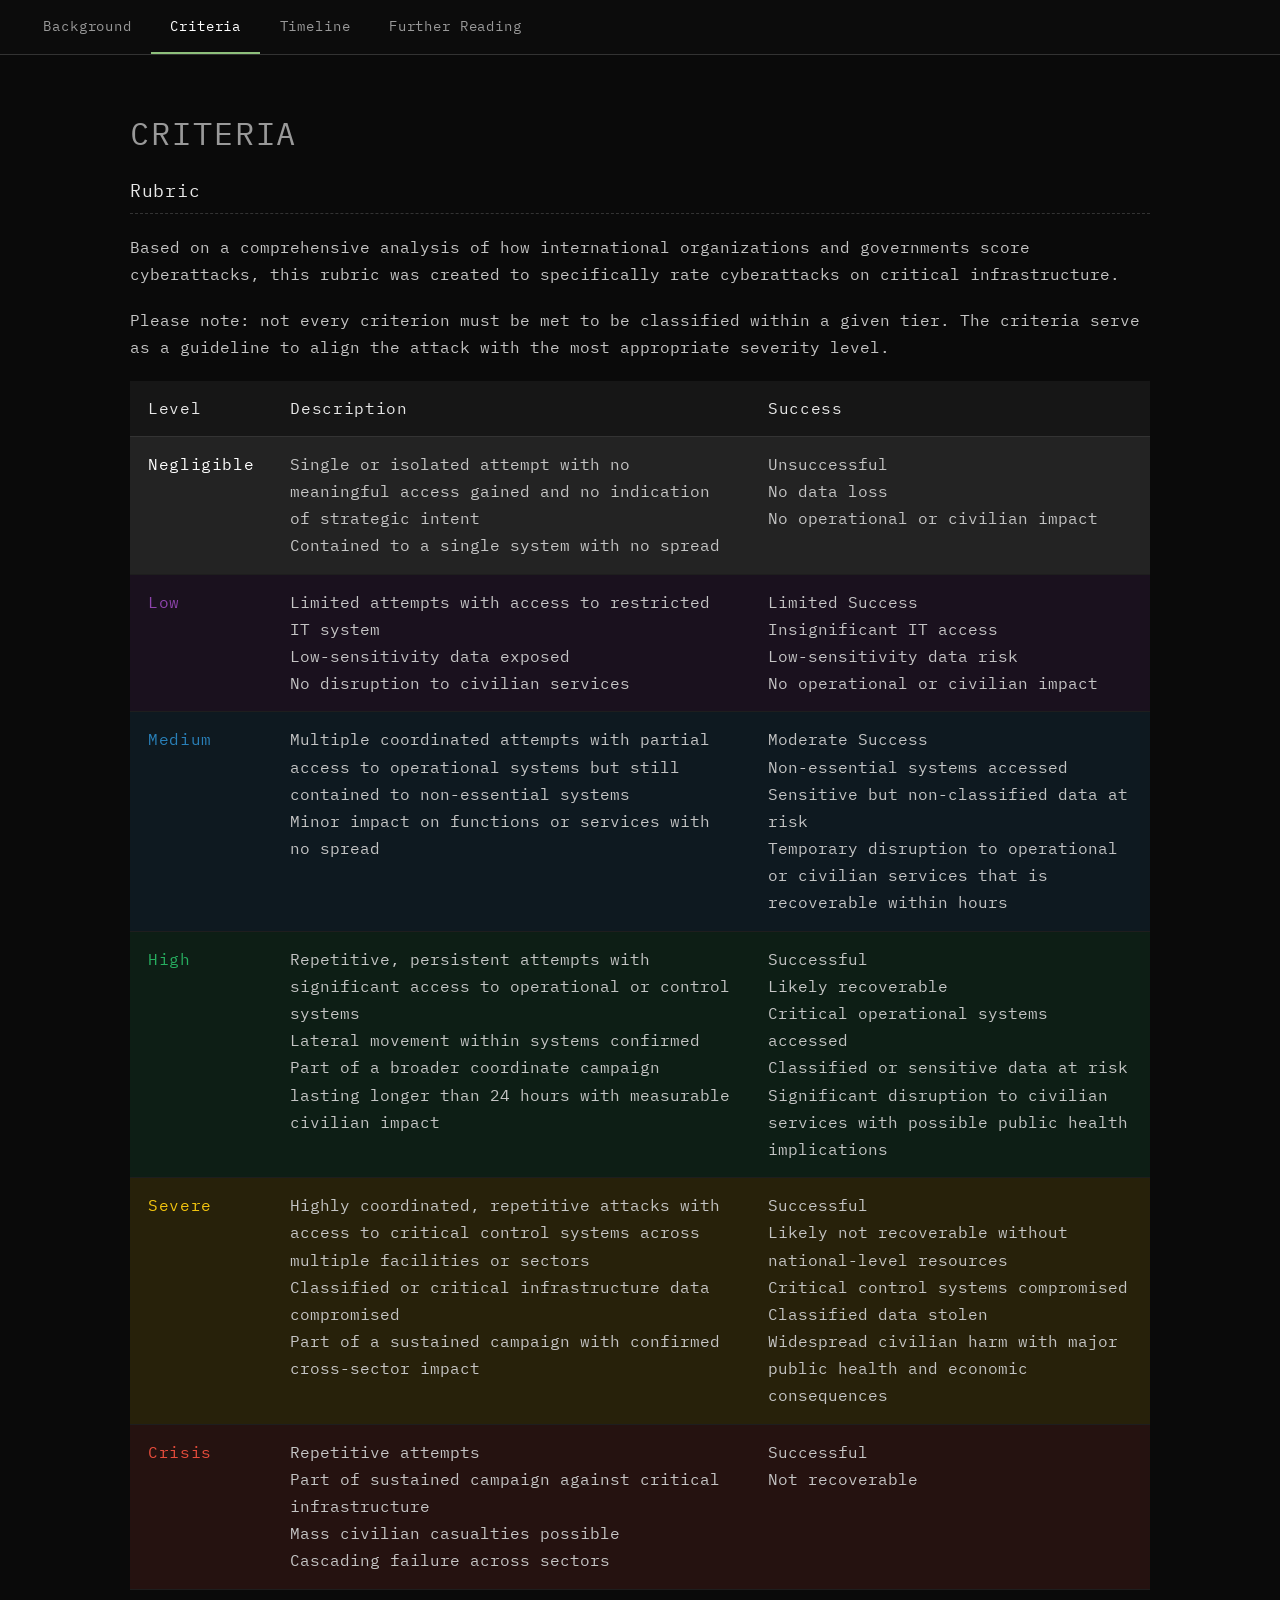
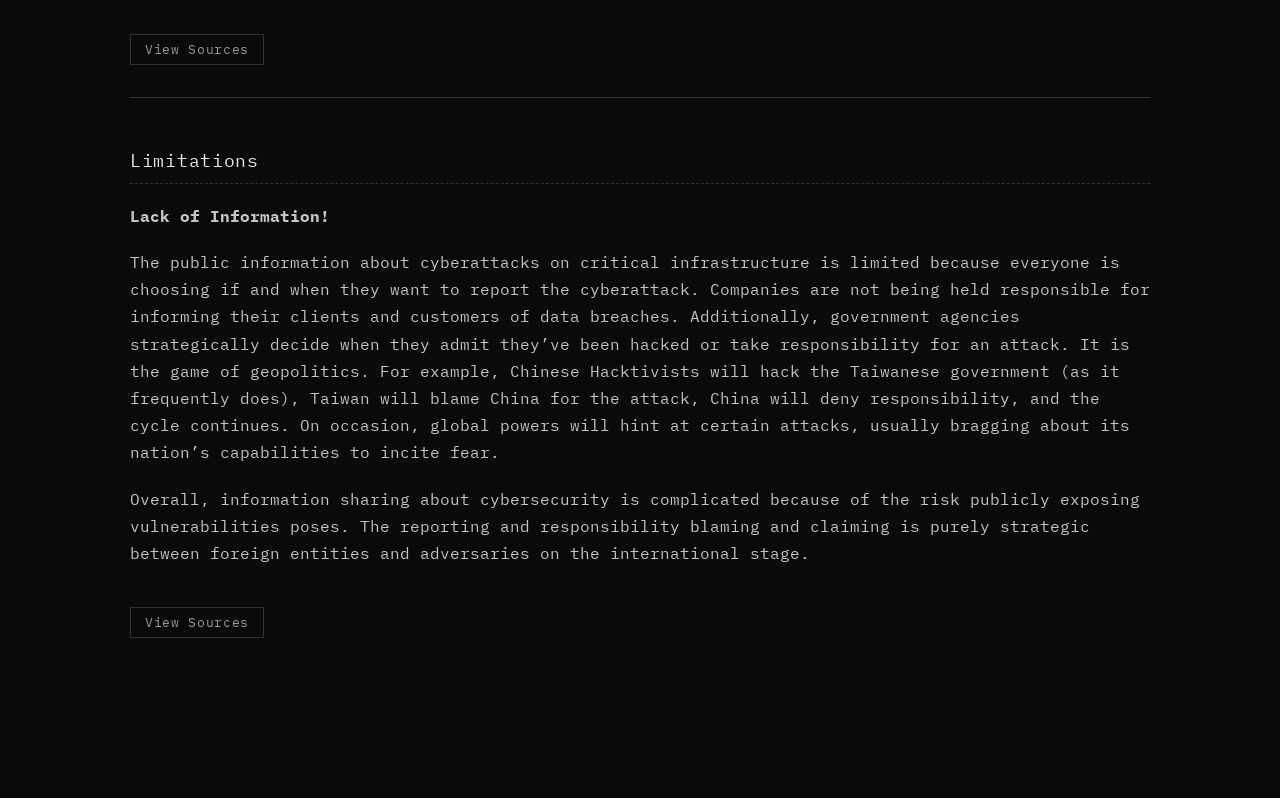
==== commit 6d614416: "style changes" ====
--- a/criteria.html
+++ b/criteria.html
@@ -32,7 +32,7 @@
 
     <div class="content-block">
       <h2>Rubric</h2>
-      <p>Based on a comprehensive analysis of how international organizations and governments score cyberattacks, this rubric was created specifically rate cyberattacks on critical infrastructure.</p>
+      <p>Based on a comprehensive analysis of how international organizations and governments score cyberattacks, this rubric was created to specifically rate cyberattacks on critical infrastructure.</p>
       <p>Please note: not every criterion must be met to be classified within a given tier. The criteria serve as a guideline to align the attack with the most appropriate severity level.</p>
 
       <table class="rubric-table">
@@ -46,33 +46,33 @@
         <tbody>
           <tr>
             <td class="rubric-level negligible">Negligible</td>
-            <td>Single or isolated attempt with no meaningful access gained.<br>No indication of strategic intent.</td>
-            <td>Unsuccessful.<br>Insignificant potential impact.</td>
+            <td>Single or isolated attempt with no meaningful access gained and no indication of strategic intent<br>Contained to a single system with no spread</td>
+            <td>Unsuccessful<br>No data loss<br>No operational or civilian impact</td>
           </tr>
           <tr>
             <td class="rubric-level low">Low</td>
-            <td>Limited attempts.<br>Access limited to IT systems.<br>Low sensitivity data.<br>No disruption to civilian services.</td>
-            <td>Limited Success.<br>?? potential impact.</td>
+            <td>Limited attempts with access to restricted IT system<br>Low-sensitivity data exposed<br>No disruption to civilian services</td>
+            <td>Limited Success<br>Insignificant IT access<br>Low-sensitivity data risk<br>No operational or civilian impact</td>
           </tr>
           <tr>
             <td class="rubric-level medium">Medium</td>
-            <td>Few attempts.<br>Partial.<br>Resolved within 24 hours.<br>Minor, contained impact on functions and services.</td>
-            <td>Moderate Success.<br>?? potential impact.</td>
+            <td>Multiple coordinated attempts with partial access to operational systems but still contained to non-essential systems<br>Minor impact on functions or services with no spread</td>
+            <td>Moderate Success<br>Non-essential systems accessed<br>Sensitive but non-classified data at risk<br>Temporary disruption to operational or civilian services that is recoverable within hours</td>
           </tr>
           <tr>
             <td class="rubric-level high">High</td>
-            <td>Repetitive attempts.<br>Millions of.<br>Significant risk.<br>Lasted longer than 24 hours.<br>Part of a broader coordinated campaign or operation.</td>
-            <td>Successful.<br>Likely recoverable.<br>Could have significant impact on civilian everyday life and public health.</td>
+            <td>Repetitive, persistent attempts with significant access to operational or control systems<br>Lateral movement within systems confirmed<br>Part of a broader coordinate campaign lasting longer than 24 hours with measurable civilian impact</td>
+            <td>Successful<br>Likely recoverable<br>Critical operational systems accessed<br>Classified or sensitive data at risk<br>Significant disruption to civilian services with possible public health implications</td>
           </tr>
           <tr>
             <td class="rubric-level severe">Severe</td>
-            <td>Repetitive attempts.<br>Not recoverable.<br>Significant impact on civilian everyday life and public health.<br>Classified or critical data compromised.<br>Part of sustained campaign against critical infrastructure.</td>
-            <td>Successful.<br>Likely not recoverable.</td>
+            <td>Highly coordinated, repetitive attacks with access to critical control systems across multiple facilities or sectors<br>Classified or critical infrastructure data compromised<br>Part of a sustained campaign with confirmed cross-sector impact</td>
+            <td>Successful<br>Likely not recoverable without national-level resources<br>Critical control systems compromised<br>Classified data stolen<br>Widespread civilian harm with major public health and economic consequences</td>
           </tr>
           <tr>
             <td class="rubric-level crisis">Crisis</td>
-            <td>Repetitive attempts.<br>Lasted longer than 4.<br>Part of sustained campaign against critical infrastructure.<br>Mass civilian causalities possible.<br>Cascading failure across sectors.</td>
-            <td>Successful.<br>Not recoverable.</td>
+            <td>Repetitive attempts<br>Part of sustained campaign against critical infrastructure<br>Mass civilian casualties possible<br>Cascading failure across sectors</td>
+            <td>Successful<br>Not recoverable</td>
           </tr>
         </tbody>
       </table>
--- a/style.css
+++ b/style.css
@@ -204,7 +204,7 @@
 
 .rubric-table th:last-child,
 .rubric-table td:last-child {
-  width: 300px;
+  width: 400px;
 }
 
 .rubric-table th {
@@ -224,10 +224,6 @@
   vertical-align: top;
 }
 
-.rubric-table tr:nth-child(even) td {
-  background: #0d0d0d;
-}
-
 /* === Rubric Level Labels === */
 .rubric-level {
   font-weight: normal;
@@ -235,12 +231,20 @@
   white-space: nowrap;
 }
 
-.rubric-level.negligible   { color: #ffffff; }
-.rubric-level.low          { color: #2980b9; }
-.rubric-level.medium       { color: #27ae60; }
-.rubric-level.high         { color: #f1c40f; }
-.rubric-level.severe       { color: #e74c3c; }
-.rubric-level.crisis       { color: #aaaaaa; }
+.rubric-level.negligible { color: #ffffff; }
+.rubric-level.low        { color: #8e44ad; }
+.rubric-level.medium     { color: #2980b9; }
+.rubric-level.high       { color: #27ae60; }
+.rubric-level.severe     { color: #f1c40f; }
+.rubric-level.crisis     { color: #e74c3c; }
+
+/* === Rubric Row Background Colors === */
+tr:has(.rubric-level.negligible) td { background: rgba(255,255,255,0.10); }
+tr:has(.rubric-level.low)        td { background: rgba(142,68,173,0.12); }
+tr:has(.rubric-level.medium)     td { background: rgba(41,128,185,0.12); }
+tr:has(.rubric-level.high)       td { background: rgba(39,174,96,0.12); }
+tr:has(.rubric-level.severe)     td { background: rgba(241,196,15,0.12); }
+tr:has(.rubric-level.crisis)     td { background: rgba(231,76,60,0.12); }
 
 /* === Visualization Placeholder === */
 .viz-placeholder {
